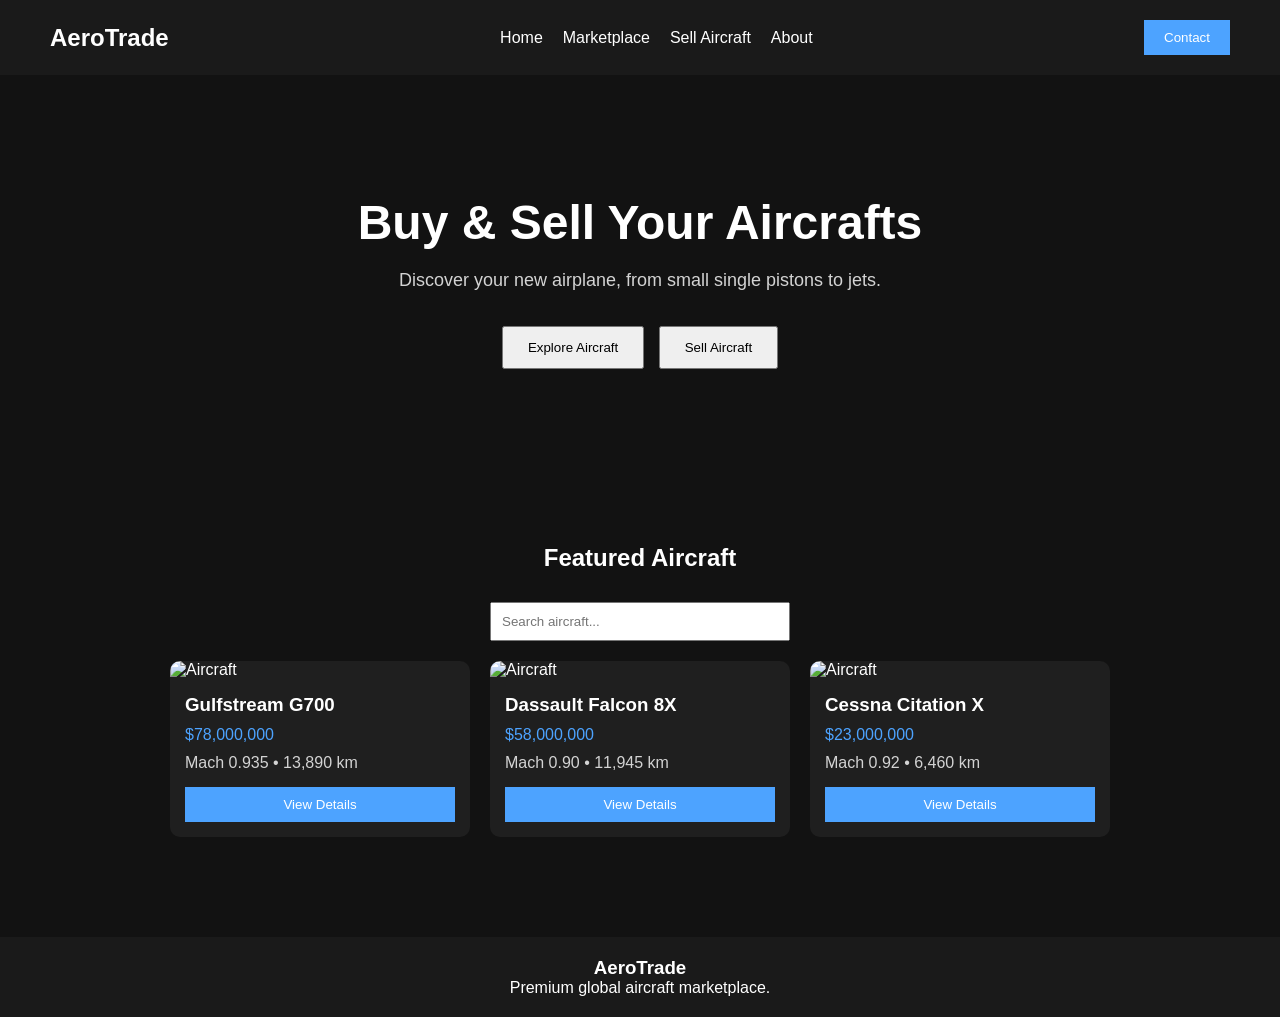
==== Main/index.html @ dcca2023 "[Update] html och css" ====
<!DOCTYPE html>
<html lang="en">
<head>
    <meta charset="UTF-8">
    <meta name="viewport" content="width=device-width, initial-scale=1.0">
    <title>AeroTrade</title>

    <link rel="stylesheet" href="style.css">

    
    <link href="https://fonts.googleapis.com/css2?family=Inter:wght@300;400;500;600;700&display=swap" rel="stylesheet">
</head>
<body>

    <header>
        <nav class="navbar">

            <div class="logo">
                AeroTrade
            </div>

            <ul class="nav-links">
                <li><a href="#">Home</a></li>
                <li><a href="#">Marketplace</a></li>
                <li><a href="#">Sell Aircraft</a></li>
                <li><a href="#">About</a></li>
            </ul>

            <button class="nav-button">
                Contact
            </button>

        </nav>
    </header>


    <section class="hero">

        <div class="hero-overlay"></div>

        <div class="hero-content">

            <h1>
                Buy & Sell Your Aircrafts
            </h1>

            <p>
                Discover your new airplane, from small single pistons to jets.
            </p>

            <div class="hero-buttons">
                <button class="primary-btn">
                    Explore Aircraft
                </button>

                <button class="secondary-btn">
                    Sell Aircraft
                </button>
            </div>

        </div>

    </section>


    <section class="featured">

        <div class="section-title">
            <h2>Featured Aircraft</h2>
        </div>

        <input type="text" placeholder="Search aircraft..." class="search-bar">

        <div class="aircraft-grid">

            <!-- CARD 1 -->
            <div class="aircraft-card">

                <img src="images/jet1.jpg" alt="Aircraft">

                <div class="card-content">

                    <h3>Gulfstream G700</h3>

                    <p class="price">$78,000,000</p>

                    <p class="specs">
                        Mach 0.935 • 13,890 km
                    </p>

                    <button>
                        View Details
                    </button>

                </div>

            </div>


            <div class="aircraft-card">

                <img src="imagmes/jet2.jpg" alt="Aircraft">

                <div class="card-content">

                    <h3>Dassault Falcon 8X</h3>

                    <p class="price">$58,000,000</p>

                    <p class="specs">
                        Mach 0.90 • 11,945 km
                    </p>

                    <button>
                        View Details
                    </button>

                </div>

            </div>


            <div class="aircraft-card">

                <img src="images/jet3.jpg" alt="Aircraft">

                <div class="card-content">

                    <h3>Cessna Citation X</h3>

                    <p class="price">$23,000,000</p>

                    <p class="specs">
                        Mach 0.92 • 6,460 km
                    </p>

                    <button>
                        View Details
                    </button>

                </div>

            </div>

        </div>

    </section>


    <footer>

        <div class="footer-content">

            <h3>AeroTrade</h3>

            <p>
                Premium global aircraft marketplace.
            </p>

        </div>

    </footer>

</body>
</html>
---- Main/style.css ----
/* RESET */

*{
    margin: 0;
    padding: 0;
    box-sizing: border-box;
}

body{
    font-family: Arial, sans-serif;
    background-color: #121212;
    color: white;
}

/* NAVBAR */

.navbar{
    display: flex;
    justify-content: space-between;
    align-items: center;

    padding: 20px 50px;

    background-color: #1a1a1a;
}

.logo{
    font-size: 24px;
    font-weight: bold;
}

.nav-links{
    display: flex;
    list-style: none;
    gap: 20px;
}

.nav-links a{
    color: white;
    text-decoration: none;
}

.nav-links a:hover{
    color: #4da3ff;
}

.nav-button{
    padding: 10px 20px;
    border: none;
    background-color: #4da3ff;
    color: white;
    cursor: pointer;
}

/* HERO */

.hero{
    text-align: center;
    padding: 120px 20px;
}

.hero h1{
    font-size: 48px;
    margin-bottom: 20px;
}

.hero p{
    font-size: 18px;
    color: lightgray;
    margin-bottom: 30px;
}

.hero-buttons button{
    padding: 12px 24px;
    margin: 5px;
    cursor: pointer;
}

/* FEATURED SECTION */

.featured{
    padding: 50px;
}

.section-title{
    text-align: center;
    margin-bottom: 30px;
}

/* AIRCRAFT CARDS */

.aircraft-grid{
    display: flex;
    gap: 20px;
    justify-content: center;
    flex-wrap: wrap;
}

.aircraft-card{
    width: 300px;
    background-color: #1f1f1f;
    border-radius: 10px;
    overflow: hidden;
}

.aircraft-card img{
    width: 100%;
    height: 180px;
    object-fit: cover;
}

.card-content{
    padding: 15px;
}

.price{
    color: #4da3ff;
    margin: 10px 0;
}

.specs{
    color: lightgray;
    margin-bottom: 15px;
}

.card-content button{
    width: 100%;
    padding: 10px;
    border: none;
    background-color: #4da3ff;
    color: white;
    cursor: pointer;
}

/* FOOTER */

footer{
    margin-top: 50px;
    padding: 20px;
    text-align: center;
    background-color: #1a1a1a;
}

.search-bar{
    width: 300px;
    padding: 10px;

    display: block;
    margin: 0 auto 20px auto;
}
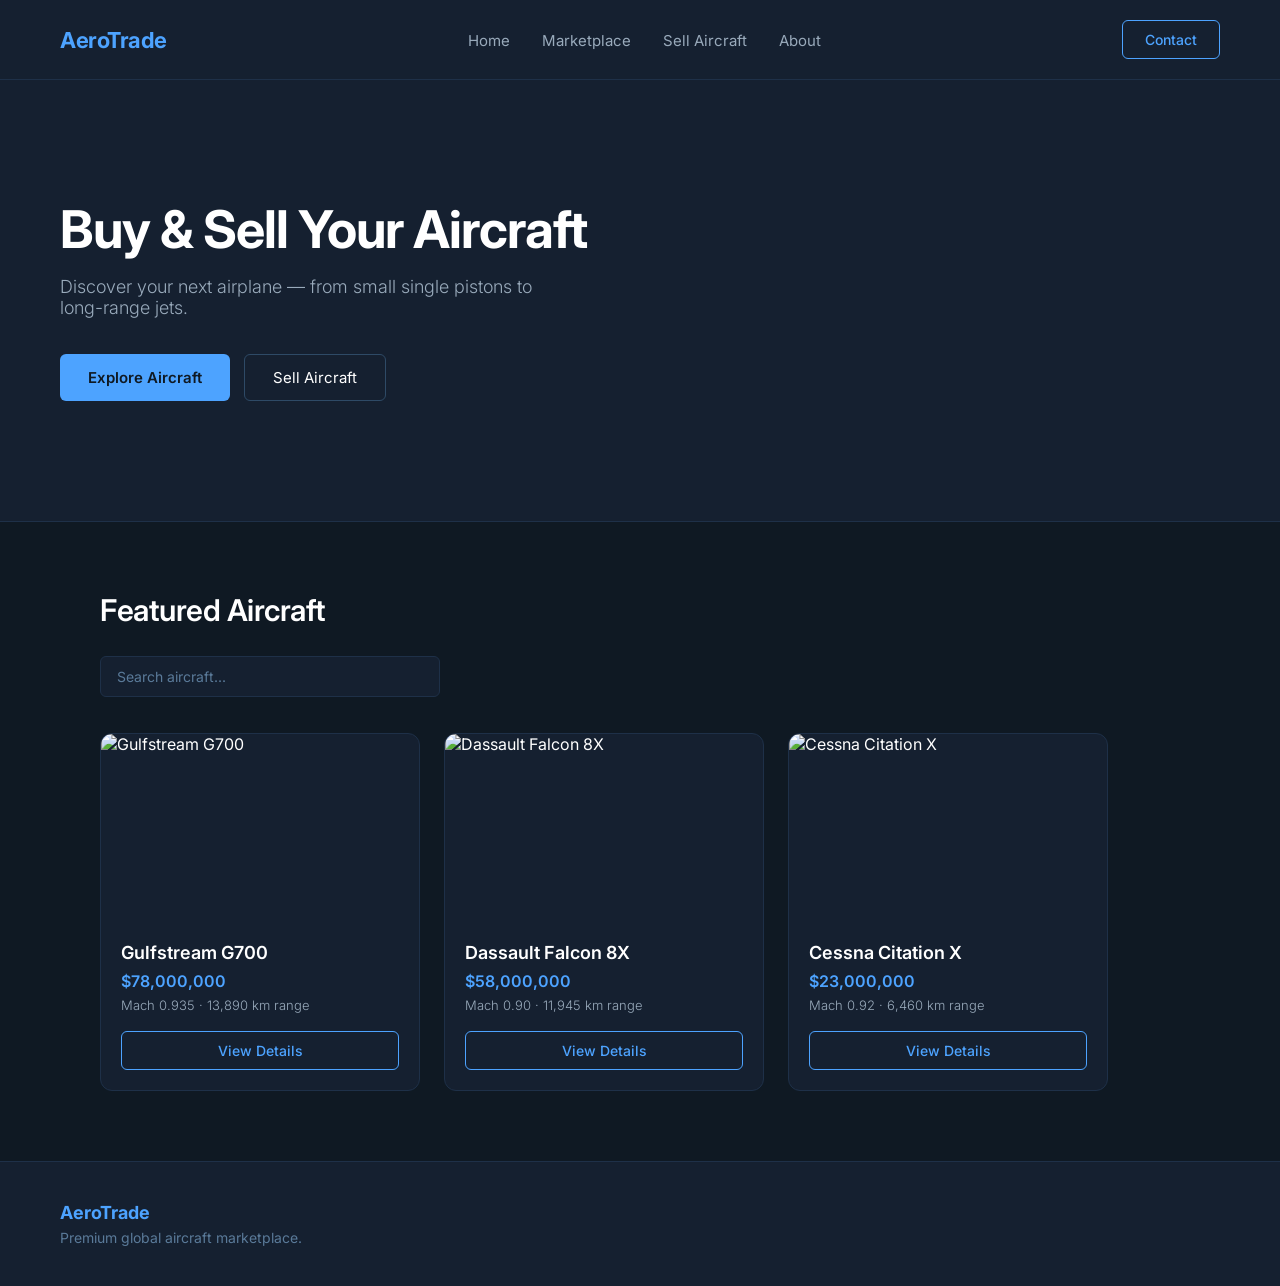
==== commit c68012ee: "[update] html css" ====
--- a/Main/index.html
+++ b/Main/index.html
@@ -4,20 +4,14 @@
     <meta charset="UTF-8">
     <meta name="viewport" content="width=device-width, initial-scale=1.0">
     <title>AeroTrade</title>
-
     <link rel="stylesheet" href="style.css">
-
-    
     <link href="https://fonts.googleapis.com/css2?family=Inter:wght@300;400;500;600;700&display=swap" rel="stylesheet">
 </head>
 <body>
 
     <header>
         <nav class="navbar">
-
-            <div class="logo">
-                AeroTrade
-            </div>
+            <div class="logo">AeroTrade</div>
 
             <ul class="nav-links">
                 <li><a href="#">Home</a></li>
@@ -26,45 +20,24 @@
                 <li><a href="#">About</a></li>
             </ul>
 
-            <button class="nav-button">
-                Contact
-            </button>
-
+            <button class="nav-button">Contact</button>
         </nav>
     </header>
 
 
     <section class="hero">
-
-        <div class="hero-overlay"></div>
-
         <div class="hero-content">
-
-            <h1>
-                Buy & Sell Your Aircrafts
-            </h1>
-
-            <p>
-                Discover your new airplane, from small single pistons to jets.
-            </p>
-
+            <h1>Buy & Sell Your Aircraft</h1>
+            <p>Discover your next airplane — from small single pistons to long-range jets.</p>
             <div class="hero-buttons">
-                <button class="primary-btn">
-                    Explore Aircraft
-                </button>
-
-                <button class="secondary-btn">
-                    Sell Aircraft
-                </button>
+                <button class="primary-btn">Explore Aircraft</button>
+                <button class="secondary-btn">Sell Aircraft</button>
             </div>
-
         </div>
-
     </section>
 
 
     <section class="featured">
-
         <div class="section-title">
             <h2>Featured Aircraft</h2>
         </div>
@@ -73,92 +46,45 @@
 
         <div class="aircraft-grid">
 
-            <!-- CARD 1 -->
             <div class="aircraft-card">
-
-                <img src="images/jet1.jpg" alt="Aircraft">
-
+                <img src="images/jet1.jpg" alt="Gulfstream G700">
                 <div class="card-content">
-
                     <h3>Gulfstream G700</h3>
-
                     <p class="price">$78,000,000</p>
-
-                    <p class="specs">
-                        Mach 0.935 • 13,890 km
-                    </p>
-
-                    <button>
-                        View Details
-                    </button>
-
+                    <p class="specs">Mach 0.935 · 13,890 km range</p>
+                    <button class="card-btn">View Details</button>
                 </div>
-
             </div>
 
+            <div class="aircraft-card">
+                <img src="images/jet2.jpg" alt="Dassault Falcon 8X">
+                <div class="card-content">
+                    <h3>Dassault Falcon 8X</h3>
+                    <p class="price">$58,000,000</p>
+                    <p class="specs">Mach 0.90 · 11,945 km range</p>
+                    <button class="card-btn">View Details</button>
+                </div>
+            </div>
 
             <div class="aircraft-card">
-
-                <img src="imagmes/jet2.jpg" alt="Aircraft">
-
+                <img src="images/jet3.jpg" alt="Cessna Citation X">
                 <div class="card-content">
-
-                    <h3>Dassault Falcon 8X</h3>
-
-                    <p class="price">$58,000,000</p>
-
-                    <p class="specs">
-                        Mach 0.90 • 11,945 km
-                    </p>
-
-                    <button>
-                        View Details
-                    </button>
-
+                    <h3>Cessna Citation X</h3>
+                    <p class="price">$23,000,000</p>
+                    <p class="specs">Mach 0.92 · 6,460 km range</p>
+                    <button class="card-btn">View Details</button>
                 </div>
-
-            </div>
-
-
-            <div class="aircraft-card">
-
-                <img src="images/jet3.jpg" alt="Aircraft">
-
-                <div class="card-content">
-
-                    <h3>Cessna Citation X</h3>
-
-                    <p class="price">$23,000,000</p>
-
-                    <p class="specs">
-                        Mach 0.92 • 6,460 km
-                    </p>
-
-                    <button>
-                        View Details
-                    </button>
-
-                </div>
-
             </div>
 
         </div>
-
     </section>
 
 
     <footer>
-
         <div class="footer-content">
-
             <h3>AeroTrade</h3>
-
-            <p>
-                Premium global aircraft marketplace.
-            </p>
-
+            <p>Premium global aircraft marketplace.</p>
         </div>
-
     </footer>
 
 </body>
--- a/Main/style.css
+++ b/Main/style.css
@@ -1,150 +1,257 @@
-/* RESET */
-
-*{
+* {
     margin: 0;
     padding: 0;
     box-sizing: border-box;
 }
 
-body{
-    font-family: Arial, sans-serif;
-    background-color: #121212;
-    color: white;
-}
+body {
+    font-family: 'Inter', sans-serif;
+    background-color: #0f1923;
+    color: white;
+}
+
 
 /* NAVBAR */
 
-.navbar{
+.navbar {
     display: flex;
     justify-content: space-between;
     align-items: center;
-
-    padding: 20px 50px;
-
-    background-color: #1a1a1a;
-}
-
-.logo{
-    font-size: 24px;
-    font-weight: bold;
-}
-
-.nav-links{
+    padding: 20px 60px;
+    background-color: #152030;
+    border-bottom: 1px solid #1e3048;
+}
+
+.logo {
+    font-size: 22px;
+    font-weight: 700;
+    color: #4da3ff;
+    letter-spacing: -0.5px;
+}
+
+.nav-links {
     display: flex;
     list-style: none;
-    gap: 20px;
-}
-
-.nav-links a{
-    color: white;
+    gap: 32px;
+}
+
+.nav-links a {
+    color: #99aabb;
     text-decoration: none;
-}
-
-.nav-links a:hover{
-    color: #4da3ff;
-}
-
-.nav-button{
-    padding: 10px 20px;
+    font-size: 15px;
+    font-weight: 400;
+}
+
+.nav-links a:hover {
+    color: white;
+}
+
+.nav-button {
+    padding: 10px 22px;
+    border: 1px solid #4da3ff;
+    background-color: transparent;
+    color: #4da3ff;
+    font-size: 14px;
+    font-weight: 500;
+    border-radius: 6px;
+    cursor: pointer;
+    font-family: 'Inter', sans-serif;
+}
+
+.nav-button:hover {
+    background-color: #4da3ff;
+    color: #0f1923;
+}
+
+
+/* HERO */
+
+.hero {
+    padding: 120px 60px;
+    background-color: #152030;
+    border-bottom: 1px solid #1e3048;
+}
+
+.hero h1 {
+    font-size: 52px;
+    font-weight: 700;
+    margin-bottom: 16px;
+    letter-spacing: -1px;
+    line-height: 1.15;
+}
+
+.hero p {
+    font-size: 18px;
+    color: #99aabb;
+    margin-bottom: 36px;
+    font-weight: 300;
+    max-width: 480px;
+}
+
+.hero-buttons {
+    display: flex;
+    gap: 14px;
+}
+
+.primary-btn {
+    padding: 13px 28px;
+    background-color: #4da3ff;
+    color: #0f1923;
     border: none;
-    background-color: #4da3ff;
-    color: white;
-    cursor: pointer;
-}
-
-/* HERO */
-
-.hero{
-    text-align: center;
-    padding: 120px 20px;
-}
-
-.hero h1{
-    font-size: 48px;
-    margin-bottom: 20px;
-}
-
-.hero p{
+    border-radius: 6px;
+    font-size: 15px;
+    font-weight: 600;
+    cursor: pointer;
+    font-family: 'Inter', sans-serif;
+}
+
+.primary-btn:hover {
+    background-color: #6fb4ff;
+}
+
+.secondary-btn {
+    padding: 13px 28px;
+    background-color: transparent;
+    color: white;
+    border: 1px solid #2e4a66;
+    border-radius: 6px;
+    font-size: 15px;
+    font-weight: 400;
+    cursor: pointer;
+    font-family: 'Inter', sans-serif;
+}
+
+.secondary-btn:hover {
+    border-color: #99aabb;
+    color: white;
+}
+
+
+/* FEATURED */
+
+.featured {
+    padding: 70px 60px;
+    max-width: 1200px;
+    margin: 0 auto;
+}
+
+.section-title {
+    margin-bottom: 28px;
+}
+
+.section-title h2 {
+    font-size: 30px;
+    font-weight: 600;
+    letter-spacing: -0.5px;
+}
+
+.search-bar {
+    width: 340px;
+    padding: 11px 16px;
+    background-color: #152030;
+    border: 1px solid #1e3048;
+    border-radius: 6px;
+    color: white;
+    font-size: 14px;
+    font-family: 'Inter', sans-serif;
+    margin-bottom: 36px;
+    display: block;
+}
+
+.search-bar::placeholder {
+    color: #5a7a99;
+}
+
+.search-bar:focus {
+    outline: none;
+    border-color: #4da3ff;
+}
+
+.aircraft-grid {
+    display: flex;
+    gap: 24px;
+    flex-wrap: wrap;
+}
+
+.aircraft-card {
+    width: 320px;
+    background-color: #152030;
+    border-radius: 12px;
+    border: 1px solid #1e3048;
+    overflow: hidden;
+}
+
+.aircraft-card:hover {
+    border-color: #2e5a88;
+}
+
+.aircraft-card img {
+    width: 100%;
+    height: 190px;
+    object-fit: cover;
+    display: block;
+}
+
+.card-content {
+    padding: 18px 20px 20px;
+}
+
+.card-content h3 {
     font-size: 18px;
-    color: lightgray;
-    margin-bottom: 30px;
-}
-
-.hero-buttons button{
-    padding: 12px 24px;
-    margin: 5px;
-    cursor: pointer;
-}
-
-/* FEATURED SECTION */
-
-.featured{
-    padding: 50px;
-}
-
-.section-title{
-    text-align: center;
-    margin-bottom: 30px;
-}
-
-/* AIRCRAFT CARDS */
-
-.aircraft-grid{
-    display: flex;
-    gap: 20px;
-    justify-content: center;
-    flex-wrap: wrap;
-}
-
-.aircraft-card{
-    width: 300px;
-    background-color: #1f1f1f;
-    border-radius: 10px;
-    overflow: hidden;
-}
-
-.aircraft-card img{
-    width: 100%;
-    height: 180px;
-    object-fit: cover;
-}
-
-.card-content{
-    padding: 15px;
-}
-
-.price{
-    color: #4da3ff;
-    margin: 10px 0;
-}
-
-.specs{
-    color: lightgray;
-    margin-bottom: 15px;
-}
-
-.card-content button{
+    font-weight: 600;
+    margin-bottom: 8px;
+}
+
+.price {
+    color: #4da3ff;
+    font-size: 16px;
+    font-weight: 600;
+    margin-bottom: 6px;
+}
+
+.specs {
+    color: #99aabb;
+    font-size: 13px;
+    margin-bottom: 18px;
+    font-weight: 300;
+}
+
+.card-btn {
     width: 100%;
     padding: 10px;
-    border: none;
+    background-color: transparent;
+    color: #4da3ff;
+    border: 1px solid #4da3ff;
+    border-radius: 6px;
+    font-size: 14px;
+    font-weight: 500;
+    cursor: pointer;
+    font-family: 'Inter', sans-serif;
+}
+
+.card-btn:hover {
     background-color: #4da3ff;
-    color: white;
-    cursor: pointer;
-}
+    color: #0f1923;
+}
+
 
 /* FOOTER */
 
-footer{
-    margin-top: 50px;
-    padding: 20px;
-    text-align: center;
-    background-color: #1a1a1a;
-}
-
-.search-bar{
-    width: 300px;
-    padding: 10px;
-
-    display: block;
-    margin: 0 auto 20px auto;
+footer {
+    margin-top: 0;
+    padding: 40px 60px;
+    background-color: #152030;
+    border-top: 1px solid #1e3048;
+}
+
+.footer-content h3 {
+    font-size: 18px;
+    font-weight: 700;
+    color: #4da3ff;
+    margin-bottom: 6px;
+}
+
+.footer-content p {
+    color: #5a7a99;
+    font-size: 14px;
 }
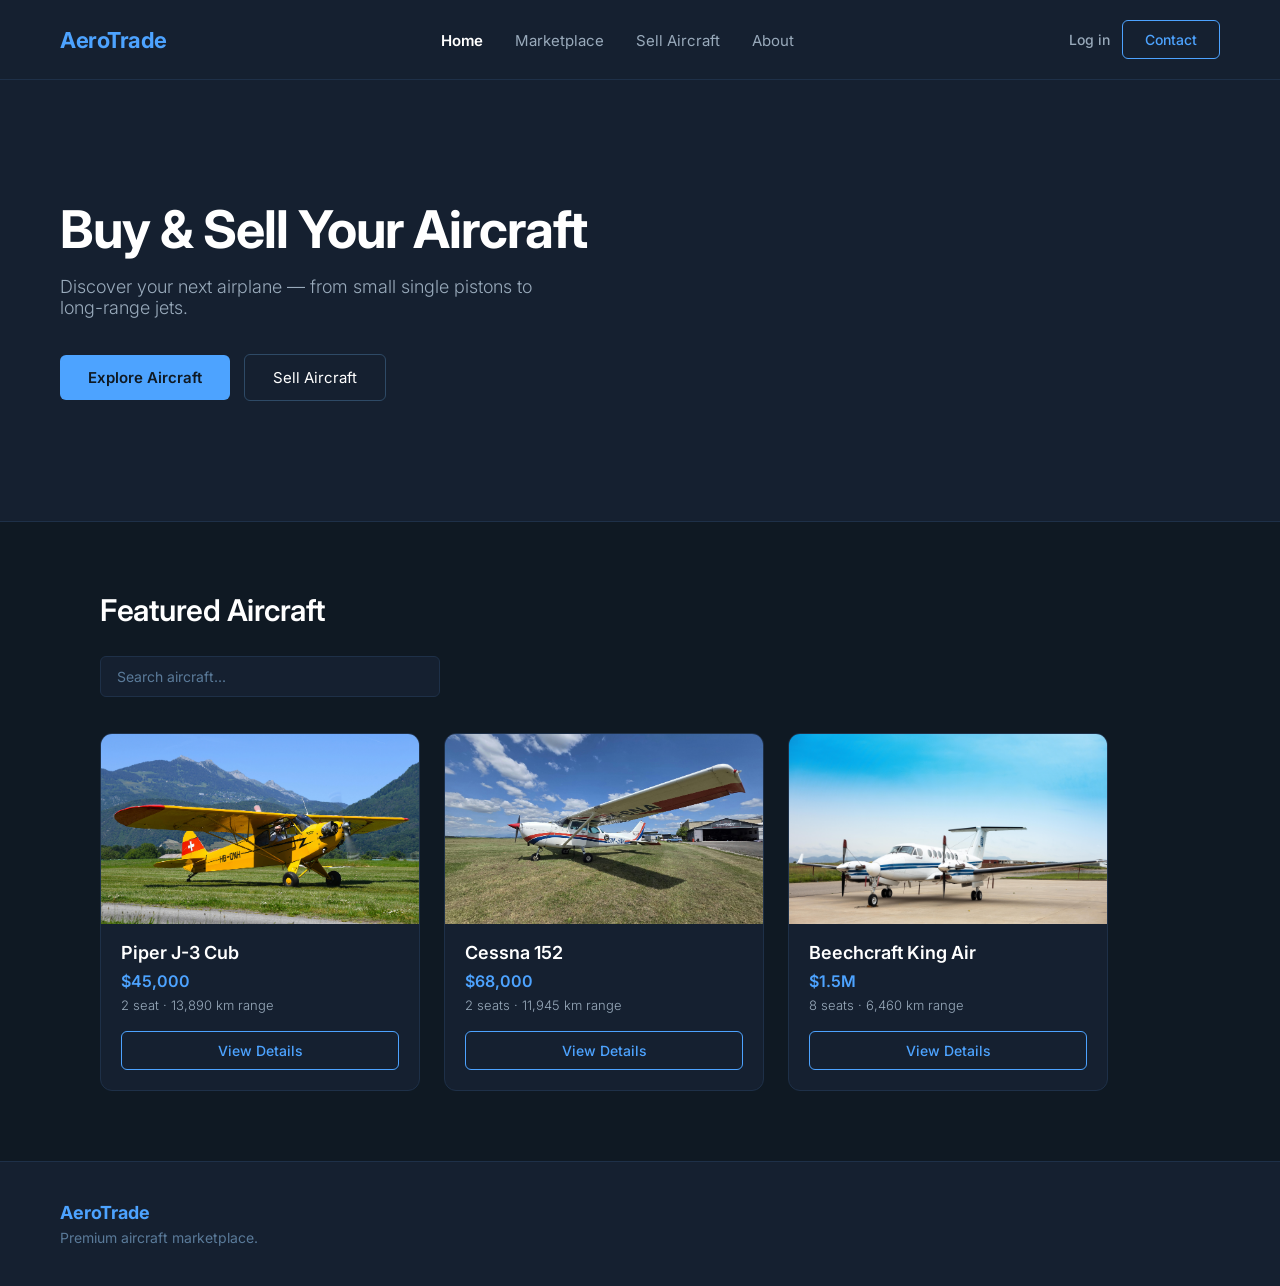
==== commit ab1a029f: "[update]" ====
--- a/Main/index.html
+++ b/Main/index.html
@@ -12,80 +12,103 @@
     <header>
         <nav class="navbar">
             <div class="logo">AeroTrade</div>
-
             <ul class="nav-links">
-                <li><a href="#">Home</a></li>
-                <li><a href="#">Marketplace</a></li>
-                <li><a href="#">Sell Aircraft</a></li>
-                <li><a href="#">About</a></li>
+                <li><a href="index.html" class="active">Home</a></li>
+                <li><a href="marketplace.html">Marketplace</a></li>
+                <li><a href="sell.html">Sell Aircraft</a></li>
+                <li><a href="about.html">About</a></li>
             </ul>
-
-            <button class="nav-button">Contact</button>
+            <div class="nav-right">
+                <a href="login.html" class="login-btn" id="loginNavBtn">Log in</a>
+                <a href="contact.html" class="nav-button">Contact</a>
+            </div>
+            <button class="hamburger" id="hamburger" onclick="toggleMenu()">
+                <span></span><span></span><span></span>
+            </button>
         </nav>
+        <div class="mobile-menu" id="mobileMenu">
+            <a href="index.html" onclick="toggleMenu()">Home</a>
+            <a href="marketplace.html" onclick="toggleMenu()">Marketplace</a>
+            <a href="sell.html" onclick="toggleMenu()">Sell Aircraft</a>
+            <a href="about.html" onclick="toggleMenu()">About</a>
+            <a href="contact.html" onclick="toggleMenu()">Contact</a>
+            <a href="login.html" class="mobile-login" id="mobileLoginBtn" onclick="toggleMenu()">Log in</a>
+        </div>
     </header>
-
 
     <section class="hero">
         <div class="hero-content">
             <h1>Buy & Sell Your Aircraft</h1>
             <p>Discover your next airplane — from small single pistons to long-range jets.</p>
             <div class="hero-buttons">
-                <button class="primary-btn">Explore Aircraft</button>
-                <button class="secondary-btn">Sell Aircraft</button>
+                <a href="marketplace.html" class="primary-btn">Explore Aircraft</a>
+                <a href="sell.html" class="secondary-btn">Sell Aircraft</a>
             </div>
         </div>
     </section>
 
-
-    <section class="featured">
+    <section class="featured" id="featured">
         <div class="section-title">
             <h2>Featured Aircraft</h2>
         </div>
 
-        <input type="text" placeholder="Search aircraft..." class="search-bar">
+        <div class="search-wrapper">
+            <input type="text" id="searchBar" placeholder="Search aircraft..." class="search-bar" onkeyup="searchAircraft()" autocomplete="off">
+            <div class="autocomplete-list" id="autocompleteList"></div>
+        </div>
 
-        <div class="aircraft-grid">
-
-            <div class="aircraft-card">
-                <img src="images/jet1.jpg" alt="Gulfstream G700">
+        <div class="aircraft-grid" id="aircraftGrid">
+            <div class="aircraft-card" data-name="Piper J-3 Cub">
+                <img src="../image/pexels-planespotter-geneva-1877406873-32334134.jpg" alt="Piper J-3 Cub ">
                 <div class="card-content">
-                    <h3>Gulfstream G700</h3>
-                    <p class="price">$78,000,000</p>
-                    <p class="specs">Mach 0.935 · 13,890 km range</p>
-                    <button class="card-btn">View Details</button>
+                    <h3>Piper J-3 Cub </h3>
+                    <p class="price">$45,000</p>
+                    <p class="specs">2 seat · 13,890 km range</p>
+                    <button class="card-btn" onclick="openModal('Piper J-3 Cub ', '$45,000', '2 seat · 13,890 km range', 'The Piper J-3 Cub is a classic single-engine aircraft known for its simplicity and reliability. It is popular for flight training and recreational flying.')">View Details</button>
                 </div>
             </div>
-
-            <div class="aircraft-card">
-                <img src="images/jet2.jpg" alt="Dassault Falcon 8X">
+            <div class="aircraft-card" data-name="Cessna 152">
+                <img src="../image/pexels-viliamphotography-32676348.jpg" alt="Cessna 152">
                 <div class="card-content">
-                    <h3>Dassault Falcon 8X</h3>
-                    <p class="price">$58,000,000</p>
-                    <p class="specs">Mach 0.90 · 11,945 km range</p>
-                    <button class="card-btn">View Details</button>
+                    <h3>Cessna 152</h3>
+                    <p class="price">$68,000</p>
+                    <p class="specs">2 seats · 11,945 km range</p>
+                    <button class="card-btn" onclick="openModal('Cessna 152', '$68,000', '2 seats · 11,945 km range', 'The Cessna 152 is a classic single-engine aircraft known for its simplicity and reliability. It is popular for flight training and recreational flying.')">View Details</button>
                 </div>
             </div>
-
-            <div class="aircraft-card">
-                <img src="images/jet3.jpg" alt="Cessna Citation X">
+            <div class="aircraft-card" data-name="beechcraft king air">
+                <img src="../image/pexels-deetalks-26618086.jpg" alt="Beechcraft King Air">
                 <div class="card-content">
-                    <h3>Cessna Citation X</h3>
-                    <p class="price">$23,000,000</p>
-                    <p class="specs">Mach 0.92 · 6,460 km range</p>
-                    <button class="card-btn">View Details</button>
+                    <h3>Beechcraft King Air</h3>
+                    <p class="price">$1.5M</p>
+                    <p class="specs">8 seats · 6,460 km range</p>
+                    <button class="card-btn" onclick="openModal('Beechcraft King Air', '$1.5M', '8 seats · 6,460 km range', 'The King Air is a versatile turboprop aircraft known for its reliability and performance. It offers a spacious cabin for up to 12 passengers and is popular for regional travel.')">View Details</button>
                 </div>
             </div>
+        </div>
 
-        </div>
+        <p id="noResults" style="display: none; color: #5a7a99; margin-top: 20px;">No aircraft found.</p>
     </section>
 
+    <div class="modal-overlay" id="modalOverlay" onclick="closeModal()">
+        <div class="modal" onclick="event.stopPropagation()">
+            <button class="modal-close" onclick="closeModal()">✕</button>
+            <h2 id="modalName"></h2>
+            <p class="modal-price" id="modalPrice"></p>
+            <p class="modal-specs" id="modalSpecs"></p>
+            <p class="modal-desc" id="modalDesc"></p>
+            <button class="primary-btn" style="margin-top: 20px; width: 100%;">Contact Seller</button>
+        </div>
+    </div>
 
     <footer>
         <div class="footer-content">
             <h3>AeroTrade</h3>
-            <p>Premium global aircraft marketplace.</p>
+            <p>Premium  aircraft marketplace.</p>
         </div>
+        
     </footer>
 
+    <script src="script.js"></script>
 </body>
 </html>
--- a/Main/style.css
+++ b/Main/style.css
@@ -9,9 +9,6 @@
     background-color: #0f1923;
     color: white;
 }
-
-
-/* NAVBAR */
 
 .navbar {
     display: flex;
@@ -46,6 +43,28 @@
     color: white;
 }
 
+.nav-links a.active {
+    color: white;
+    font-weight: 600;
+}
+
+.nav-right {
+    display: flex;
+    align-items: center;
+    gap: 12px;
+}
+
+.login-btn {
+    color: #99aabb;
+    text-decoration: none;
+    font-size: 14px;
+    font-weight: 500;
+}
+
+.login-btn:hover {
+    color: white;
+}
+
 .nav-button {
     padding: 10px 22px;
     border: 1px solid #4da3ff;
@@ -56,6 +75,7 @@
     border-radius: 6px;
     cursor: pointer;
     font-family: 'Inter', sans-serif;
+    text-decoration: none;
 }
 
 .nav-button:hover {
@@ -63,8 +83,71 @@
     color: #0f1923;
 }
 
-
-/* HERO */
+.hamburger {
+    display: none;
+    flex-direction: column;
+    gap: 5px;
+    background: none;
+    border: none;
+    cursor: pointer;
+    padding: 4px;
+}
+
+.hamburger span {
+    display: block;
+    width: 24px;
+    height: 2px;
+    background-color: white;
+    border-radius: 2px;
+    transition: 0.3s;
+}
+
+.hamburger.open span:nth-child(1) {
+    transform: translateY(7px) rotate(45deg);
+}
+
+.hamburger.open span:nth-child(2) {
+    opacity: 0;
+}
+
+.hamburger.open span:nth-child(3) {
+    transform: translateY(-7px) rotate(-45deg);
+}
+
+.mobile-menu {
+    display: none;
+    flex-direction: column;
+    background-color: #0f1923;
+    border-bottom: 1px solid #1e3048;
+}
+
+.mobile-menu.open {
+    display: flex;
+}
+
+.mobile-menu a {
+    color: #99aabb;
+    text-decoration: none;
+    font-size: 16px;
+    font-weight: 400;
+    padding: 16px 24px;
+    border-bottom: 1px solid #1a2a3a;
+    transition: background-color 0.2s, color 0.2s;
+}
+
+.mobile-menu a:last-child {
+    border-bottom: none;
+}
+
+.mobile-menu a:hover {
+    background-color: #152030;
+    color: white;
+}
+
+.mobile-login {
+    color: #4da3ff !important;
+    font-weight: 500 !important;
+}
 
 .hero {
     padding: 120px 60px;
@@ -91,6 +174,7 @@
 .hero-buttons {
     display: flex;
     gap: 14px;
+    align-items: center;
 }
 
 .primary-btn {
@@ -103,6 +187,8 @@
     font-weight: 600;
     cursor: pointer;
     font-family: 'Inter', sans-serif;
+    text-decoration: none;
+    display: inline-block;
 }
 
 .primary-btn:hover {
@@ -119,15 +205,13 @@
     font-weight: 400;
     cursor: pointer;
     font-family: 'Inter', sans-serif;
+    text-decoration: none;
+    display: inline-block;
 }
 
 .secondary-btn:hover {
     border-color: #99aabb;
-    color: white;
-}
-
-
-/* FEATURED */
+}
 
 .featured {
     padding: 70px 60px;
@@ -156,6 +240,7 @@
     font-family: 'Inter', sans-serif;
     margin-bottom: 36px;
     display: block;
+    outline: none;
 }
 
 .search-bar::placeholder {
@@ -163,7 +248,6 @@
 }
 
 .search-bar:focus {
-    outline: none;
     border-color: #4da3ff;
 }
 
@@ -234,11 +318,71 @@
     color: #0f1923;
 }
 
-
-/* FOOTER */
+.modal-overlay {
+    display: none;
+    position: fixed;
+    top: 0;
+    left: 0;
+    width: 100%;
+    height: 100%;
+    background-color: rgba(0, 0, 0, 0.7);
+    justify-content: center;
+    align-items: center;
+    z-index: 999;
+}
+
+.modal {
+    background-color: #152030;
+    border: 1px solid #1e3048;
+    border-radius: 12px;
+    padding: 36px;
+    width: 90%;
+    max-width: 480px;
+    position: relative;
+}
+
+.modal-close {
+    position: absolute;
+    top: 16px;
+    right: 16px;
+    background: none;
+    border: none;
+    color: #99aabb;
+    font-size: 18px;
+    cursor: pointer;
+}
+
+.modal-close:hover {
+    color: white;
+}
+
+.modal h2 {
+    font-size: 24px;
+    font-weight: 600;
+    margin-bottom: 10px;
+}
+
+.modal-price {
+    color: #4da3ff;
+    font-size: 20px;
+    font-weight: 600;
+    margin-bottom: 6px;
+}
+
+.modal-specs {
+    color: #99aabb;
+    font-size: 13px;
+    margin-bottom: 16px;
+}
+
+.modal-desc {
+    color: #ccd6e0;
+    font-size: 15px;
+    line-height: 1.6;
+    font-weight: 300;
+}
 
 footer {
-    margin-top: 0;
     padding: 40px 60px;
     background-color: #152030;
     border-top: 1px solid #1e3048;
@@ -254,4 +398,257 @@
 .footer-content p {
     color: #5a7a99;
     font-size: 14px;
+}
+
+.page-hero {
+    padding: 80px 60px 60px;
+    background-color: #152030;
+    border-bottom: 1px solid #1e3048;
+}
+
+.page-hero h1 {
+    font-size: 42px;
+    font-weight: 700;
+    letter-spacing: -1px;
+    margin-bottom: 12px;
+}
+
+.page-hero p {
+    font-size: 17px;
+    color: #99aabb;
+    font-weight: 300;
+}
+
+.form-section {
+    padding: 60px 24px;
+    display: flex;
+    justify-content: center;
+}
+
+.form-card {
+    background-color: #152030;
+    border: 1px solid #1e3048;
+    border-radius: 12px;
+    padding: 40px;
+    width: 100%;
+    max-width: 500px;
+}
+
+.form-card h2 {
+    font-size: 22px;
+    font-weight: 600;
+    margin-bottom: 6px;
+}
+
+.form-sub {
+    color: #5a7a99;
+    font-size: 14px;
+    margin-bottom: 28px;
+    font-weight: 300;
+}
+
+.form-group {
+    margin-bottom: 20px;
+}
+
+.form-group label {
+    display: block;
+    font-size: 13px;
+    font-weight: 500;
+    color: #99aabb;
+    margin-bottom: 7px;
+}
+
+.form-group input,
+.form-group textarea {
+    width: 100%;
+    padding: 11px 14px;
+    background-color: #0f1923;
+    border: 1px solid #1e3048;
+    border-radius: 6px;
+    color: white;
+    font-size: 14px;
+    font-family: 'Inter', sans-serif;
+    outline: none;
+    transition: border-color 0.2s;
+}
+
+.form-group input:focus,
+.form-group textarea:focus {
+    border-color: #4da3ff;
+}
+
+.form-group textarea {
+    height: 120px;
+    resize: vertical;
+}
+
+.field-error {
+    color: #ff6b6b;
+    font-size: 12px;
+    margin-top: 5px;
+    min-height: 16px;
+}
+
+.success-msg {
+    color: #4dffa3;
+    font-size: 14px;
+    margin-top: 14px;
+    text-align: center;
+    font-weight: 500;
+}
+
+.login-tabs {
+    display: flex;
+    margin-bottom: 28px;
+    border-bottom: 1px solid #1e3048;
+}
+
+.tab-btn {
+    flex: 1;
+    padding: 12px;
+    background: none;
+    border: none;
+    color: #5a7a99;
+    font-family: 'Inter', sans-serif;
+    font-size: 14px;
+    font-weight: 500;
+    cursor: pointer;
+    border-bottom: 2px solid transparent;
+    margin-bottom: -1px;
+    transition: color 0.2s, border-color 0.2s;
+}
+
+.tab-btn.active {
+    color: white;
+    border-bottom: 2px solid #4da3ff;
+}
+
+.tab-btn:hover {
+    color: #99aabb;
+}
+
+.about-section {
+    max-width: 700px;
+    margin: 0 auto;
+    padding: 60px 40px;
+}
+
+.about-block {
+    margin-bottom: 36px;
+}
+
+.about-block h2 {
+    font-size: 20px;
+    font-weight: 600;
+    margin-bottom: 10px;
+}
+
+.about-block p {
+    color: #99aabb;
+    font-size: 15px;
+    font-weight: 300;
+    line-height: 1.7;
+}
+
+.about-stats {
+    display: flex;
+    gap: 40px;
+    margin-top: 20px;
+    flex-wrap: wrap;
+}
+
+.about-stat {
+    display: flex;
+    flex-direction: column;
+}
+
+.about-stat strong {
+    font-size: 32px;
+    font-weight: 700;
+    color: #4da3ff;
+}
+
+.about-stat span {
+    font-size: 13px;
+    color: #5a7a99;
+    margin-top: 2px;
+}
+
+.search-wrapper {
+    position: relative;
+    width: 340px;
+    margin-bottom: 36px;
+}
+
+.search-wrapper .search-bar {
+    width: 100%;
+    margin-bottom: 0;
+}
+
+.autocomplete-list {
+    position: absolute;
+    top: 100%;
+    left: 0;
+    right: 0;
+    background-color: #152030;
+    border: 1px solid #1e3048;
+    border-top: none;
+    border-radius: 0 0 6px 6px;
+    z-index: 100;
+    display: none;
+}
+
+.autocomplete-item {
+    padding: 10px 16px;
+    font-size: 14px;
+    color: #99aabb;
+    cursor: pointer;
+    display: flex;
+    align-items: center;
+    gap: 10px;
+}
+
+.autocomplete-item:hover {
+    background-color: #1e3048;
+    color: white;
+}
+
+.autocomplete-item img {
+    width: 40px;
+    height: 28px;
+    object-fit: cover;
+    border-radius: 3px;
+}
+
+@media screen and (max-width: 768px) {
+    .nav-links { display: none; }
+    .nav-right { display: none; }
+    .hamburger { display: flex; }
+
+    .navbar { padding: 18px 24px; }
+
+    .hero { padding: 70px 24px; }
+    .hero h1 { font-size: 34px; }
+    .hero p { font-size: 16px; }
+
+    .hero-buttons { flex-direction: column; }
+    .primary-btn { width: 100%; text-align: center; }
+    .secondary-btn { width: 100%; text-align: center; }
+
+    .featured { padding: 50px 24px; }
+
+    .search-wrapper { width: 100%; }
+    .search-bar { width: 100%; }
+
+    .aircraft-card { width: 100%; }
+
+    footer { padding: 32px 24px; }
+
+    .page-hero { padding: 60px 24px 40px; }
+    .page-hero h1 { font-size: 30px; }
+
+    .about-section { padding: 40px 24px; }
+
+    .form-card { padding: 28px 20px; }
 }
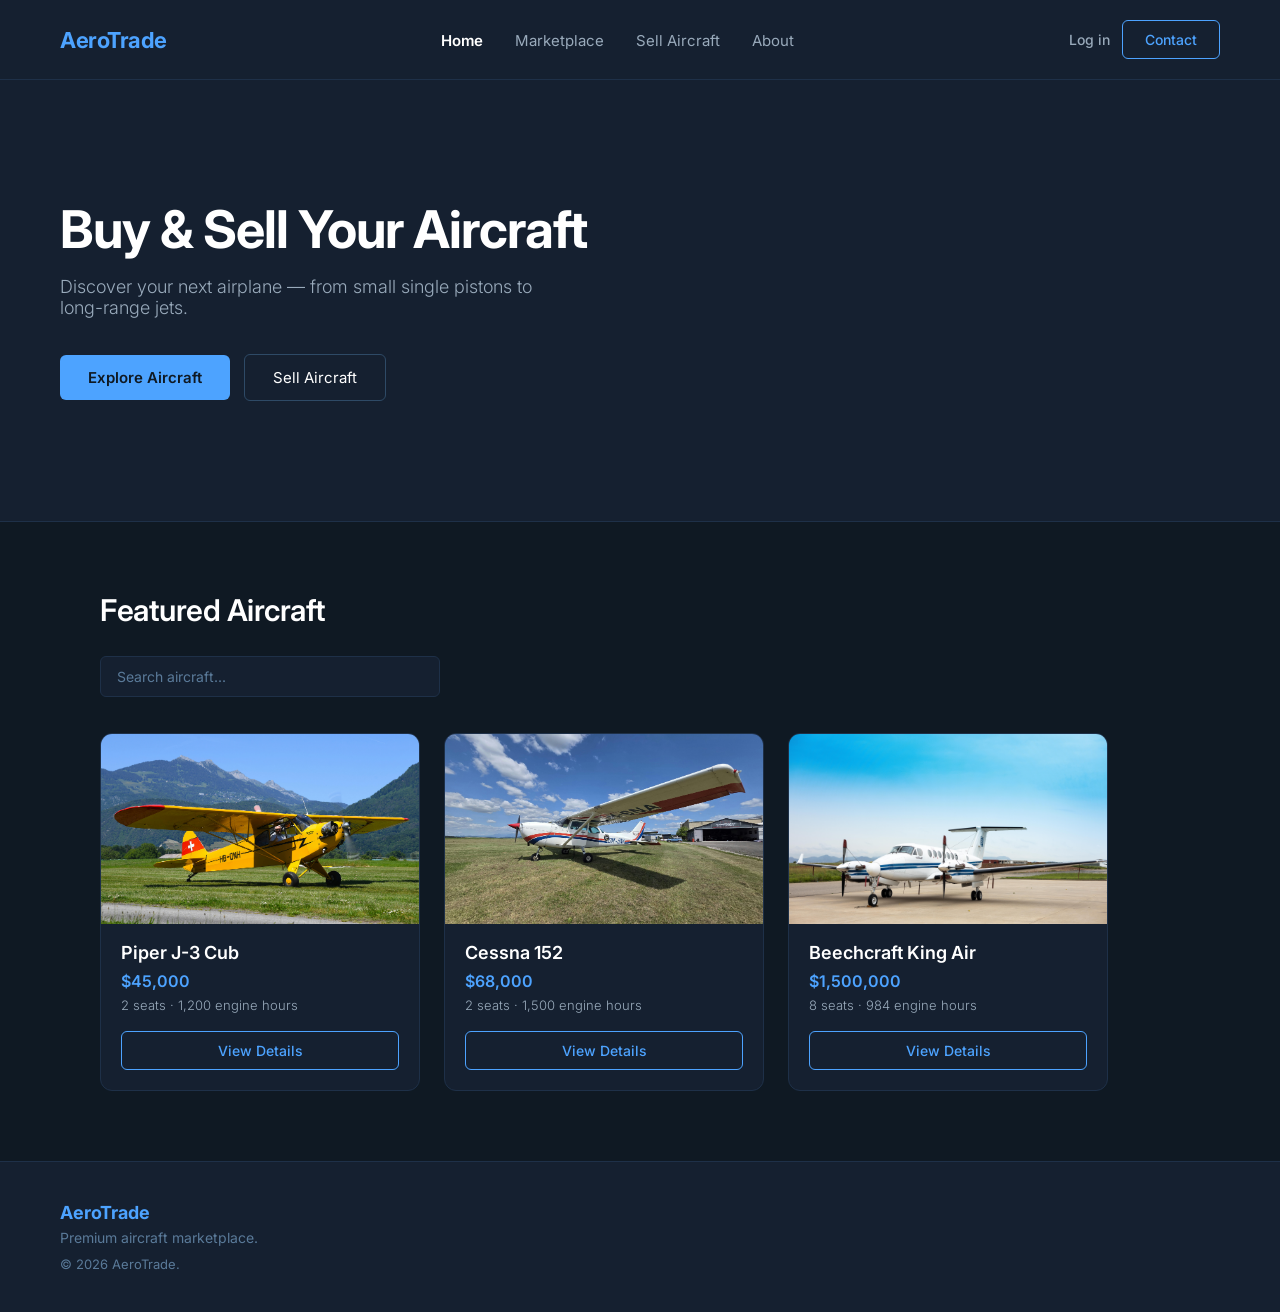
==== commit 435b3422: "[update] finnishing touch" ====
--- a/Main/index.html
+++ b/Main/index.html
@@ -21,6 +21,9 @@
             <div class="nav-right">
                 <a href="login.html" class="login-btn" id="loginNavBtn">Log in</a>
                 <a href="contact.html" class="nav-button">Contact</a>
+                <div class="user-menu" id="userMenu">
+                    <button onclick="logout()" class="logout-btn">Logga ut</button>
+                </div>
             </div>
             <button class="hamburger" id="hamburger" onclick="toggleMenu()">
                 <span></span><span></span><span></span>
@@ -61,10 +64,10 @@
             <div class="aircraft-card" data-name="Piper J-3 Cub">
                 <img src="../image/pexels-planespotter-geneva-1877406873-32334134.jpg" alt="Piper J-3 Cub ">
                 <div class="card-content">
-                    <h3>Piper J-3 Cub </h3>
+                    <h3>Piper J-3 Cub</h3>
                     <p class="price">$45,000</p>
-                    <p class="specs">2 seat · 13,890 km range</p>
-                    <button class="card-btn" onclick="openModal('Piper J-3 Cub ', '$45,000', '2 seat · 13,890 km range', 'The Piper J-3 Cub is a classic single-engine aircraft known for its simplicity and reliability. It is popular for flight training and recreational flying.')">View Details</button>
+                    <p class="specs">2 seats · 1,200 engine hours</p>
+                    <button class="card-btn" onclick="openModal('Piper J-3 Cub', '$45,000', '2 seats · 1,200 engine hours', 'Well-maintained Piper J-3 Cub with a great history. Perfect for recreational flying and training.', '../image/pexels-planespotter-geneva-1877406873-32334134.jpg', 'Erik Andersson', 'Stockholm')">View Details</button>
                 </div>
             </div>
             <div class="aircraft-card" data-name="Cessna 152">
@@ -72,17 +75,17 @@
                 <div class="card-content">
                     <h3>Cessna 152</h3>
                     <p class="price">$68,000</p>
-                    <p class="specs">2 seats · 11,945 km range</p>
-                    <button class="card-btn" onclick="openModal('Cessna 152', '$68,000', '2 seats · 11,945 km range', 'The Cessna 152 is a classic single-engine aircraft known for its simplicity and reliability. It is popular for flight training and recreational flying.')">View Details</button>
+                    <p class="specs">2 seats · 1,500 engine hours</p>
+                    <button class="card-btn" onclick="openModal('Cessna 152', '$68,000', '2 seats · 1,500 engine hours', 'Robust Cessna 152 in good condition. Ideal for training or weekend flying.', '../image/pexels-viliamphotography-32676348.jpg', 'Anna Svensson', 'Malmö')">View Details</button>
                 </div>
             </div>
-            <div class="aircraft-card" data-name="beechcraft king air">
+            <div class="aircraft-card" data-name="Beechcraft King Air">
                 <img src="../image/pexels-deetalks-26618086.jpg" alt="Beechcraft King Air">
                 <div class="card-content">
                     <h3>Beechcraft King Air</h3>
-                    <p class="price">$1.5M</p>
-                    <p class="specs">8 seats · 6,460 km range</p>
-                    <button class="card-btn" onclick="openModal('Beechcraft King Air', '$1.5M', '8 seats · 6,460 km range', 'The King Air is a versatile turboprop aircraft known for its reliability and performance. It offers a spacious cabin for up to 12 passengers and is popular for regional travel.')">View Details</button>
+                    <p class="price">$1,500,000</p>
+                    <p class="specs">8 seats · 984 engine hours</p>
+                    <button class="card-btn" onclick="openModal('Beechcraft King Air', '$1,500,000', '8 seats · 984 engine hours', 'Businessklass turboprop med rymlig kabin. Säljes av erfaren ägare som uppgraderar till jet.', '../image/pexels-deetalks-26618086.jpg', 'Thomas Björk', 'Göteborg')">View Details</button>
                 </div>
             </div>
         </div>
@@ -93,20 +96,23 @@
     <div class="modal-overlay" id="modalOverlay" onclick="closeModal()">
         <div class="modal" onclick="event.stopPropagation()">
             <button class="modal-close" onclick="closeModal()">✕</button>
+            <img id="modalImage" class="modal-image" src="" alt="">
             <h2 id="modalName"></h2>
             <p class="modal-price" id="modalPrice"></p>
+            <p class="modal-seller" id="modalSeller"></p>
+            <p class="modal-location" id="modalLocation"></p>
             <p class="modal-specs" id="modalSpecs"></p>
             <p class="modal-desc" id="modalDesc"></p>
-            <button class="primary-btn" style="margin-top: 20px; width: 100%;">Contact Seller</button>
+            <button class="primary-btn" style="margin-top: 20px; width: 100%;">Kontakta säljare</button>
         </div>
     </div>
 
     <footer>
         <div class="footer-content">
             <h3>AeroTrade</h3>
-            <p>Premium  aircraft marketplace.</p>
+            <p>Premium aircraft marketplace.</p>
+            <p class="copyright">&copy; <span id="copyrightYear"></span> AeroTrade. </p>
         </div>
-        
     </footer>
 
     <script src="script.js"></script>
--- a/Main/style.css
+++ b/Main/style.css
@@ -81,6 +81,45 @@
 .nav-button:hover {
     background-color: #4da3ff;
     color: #0f1923;
+}
+
+.nav-right {
+    position: relative;
+}
+
+.user-menu {
+    display: none;
+    position: absolute;
+    top: 100%;
+    right: 0;
+    background-color: #152030;
+    border: 1px solid #1e3048;
+    border-radius: 6px;
+    margin-top: 8px;
+    z-index: 500;
+    min-width: 150px;
+}
+
+.user-menu.open {
+    display: block;
+}
+
+.logout-btn {
+    width: 100%;
+    padding: 12px 16px;
+    background: none;
+    border: none;
+    color: #ff6b6b;
+    text-align: left;
+    font-size: 14px;
+    font-family: 'Inter', sans-serif;
+    cursor: pointer;
+    transition: background-color 0.2s, color 0.2s;
+}
+
+.logout-btn:hover {
+    background-color: #1e3048;
+    color: #ff8888;
 }
 
 .hamburger {
@@ -329,16 +368,59 @@
     justify-content: center;
     align-items: center;
     z-index: 999;
+    opacity: 0;
+    transition: opacity 0.2s ease;
+}
+
+.modal-overlay.open {
+    display: flex;
+    opacity: 1;
+}
+
+body.modal-open {
+    overflow: hidden;
 }
 
 .modal {
     background-color: #152030;
     border: 1px solid #1e3048;
     border-radius: 12px;
-    padding: 36px;
+    padding: 24px 24px 28px;
     width: 90%;
-    max-width: 480px;
+    max-width: 520px;
     position: relative;
+    transform: translateY(20px);
+    opacity: 0;
+    transition: transform 0.25s ease, opacity 0.25s ease;
+}
+
+.modal-image {
+    width: 100%;
+    height: 220px;
+    object-fit: cover;
+    border-radius: 12px;
+    margin-bottom: 18px;
+}
+
+.modal-seller,
+.modal-location {
+    color: #9bb6d8;
+    font-size: 14px;
+    margin-bottom: 6px;
+}
+
+.modal-location {
+    color: #7fc3ff;
+}
+
+.modal-desc {
+    margin-top: 14px;
+    line-height: 1.7;
+}
+
+.modal-overlay.open .modal {
+    transform: translateY(0);
+    opacity: 1;
 }
 
 .modal-close {
@@ -393,6 +475,12 @@
     font-weight: 700;
     color: #4da3ff;
     margin-bottom: 6px;
+}
+
+.footer-content .copyright {
+    margin-top: 10px;
+    color: #5a7a99;
+    font-size: 13px;
 }
 
 .footer-content p {
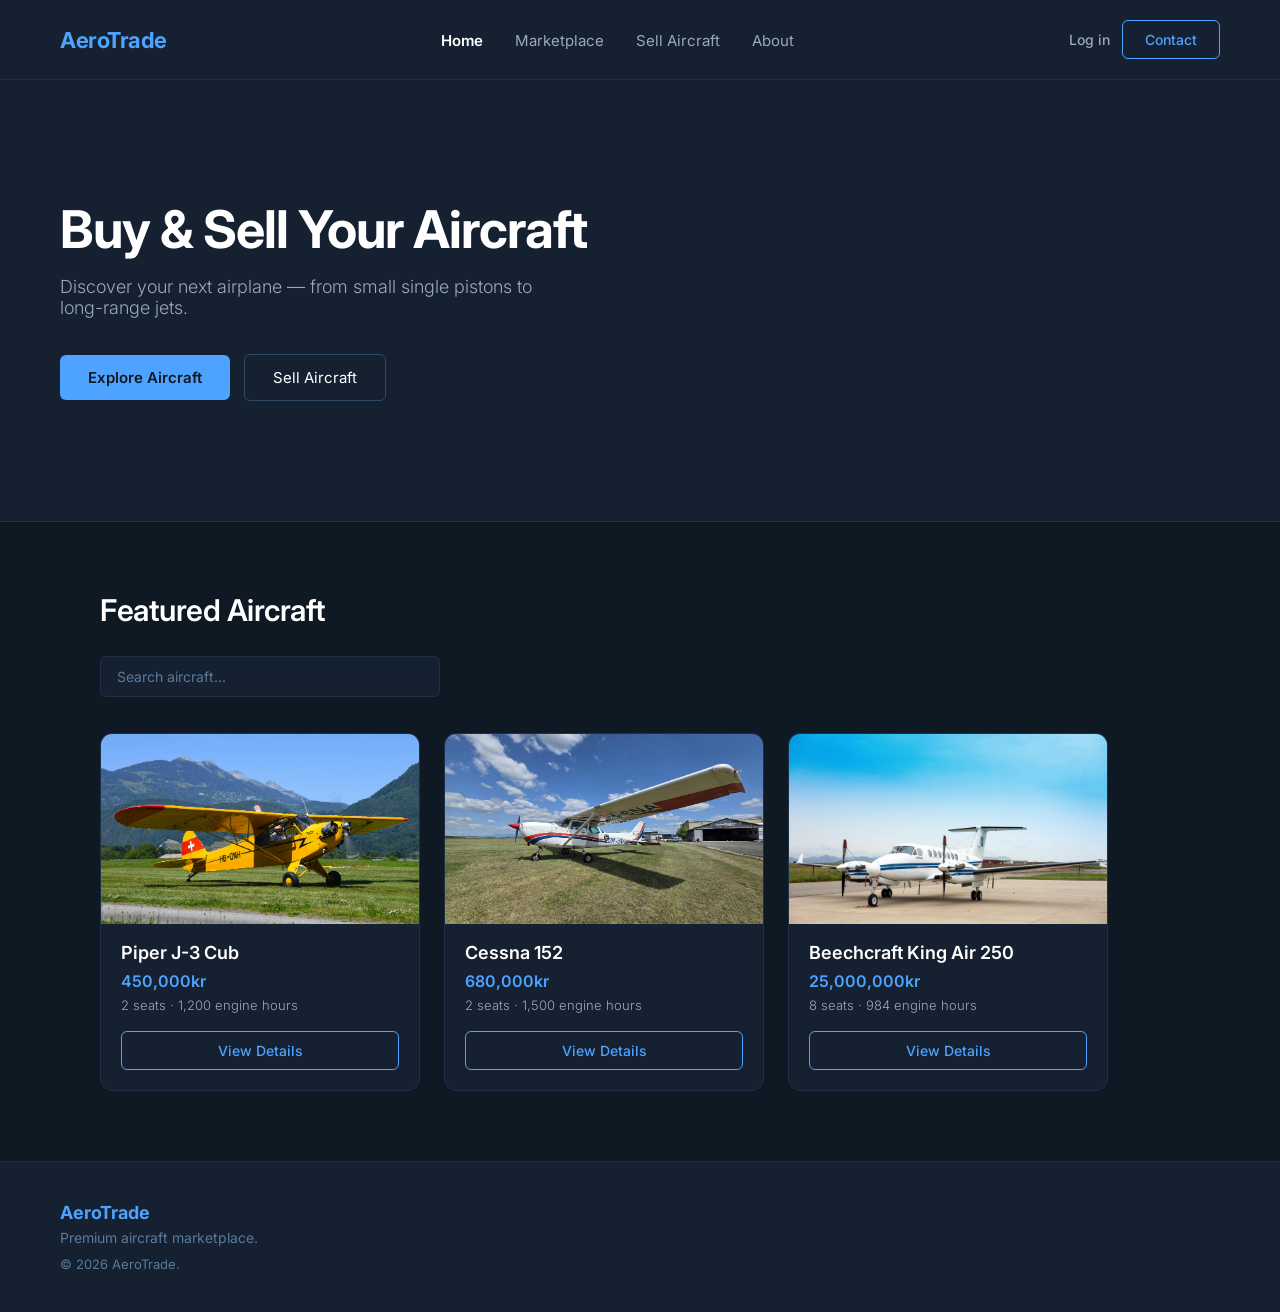
==== commit ffb240d9: "[något]" ====
--- a/Main/index.html
+++ b/Main/index.html
@@ -65,27 +65,27 @@
                 <img src="../image/pexels-planespotter-geneva-1877406873-32334134.jpg" alt="Piper J-3 Cub ">
                 <div class="card-content">
                     <h3>Piper J-3 Cub</h3>
-                    <p class="price">$45,000</p>
+                    <p class="price">450,000kr</p>
                     <p class="specs">2 seats · 1,200 engine hours</p>
-                    <button class="card-btn" onclick="openModal('Piper J-3 Cub', '$45,000', '2 seats · 1,200 engine hours', 'Well-maintained Piper J-3 Cub with a great history. Perfect for recreational flying and training.', '../image/pexels-planespotter-geneva-1877406873-32334134.jpg', 'Erik Andersson', 'Stockholm')">View Details</button>
+                    <button class="card-btn" onclick="openModal('Piper J-3 Cub', '450,000kr', '2 seats · 1,200 engine hours', 'Well-maintained Piper J-3 Cub with a great history. Perfect for recreational flying and training.', '../image/pexels-planespotter-geneva-1877406873-32334134.jpg', 'Erik Andersson', 'Stockholm')">View Details</button>
                 </div>
             </div>
             <div class="aircraft-card" data-name="Cessna 152">
                 <img src="../image/pexels-viliamphotography-32676348.jpg" alt="Cessna 152">
                 <div class="card-content">
                     <h3>Cessna 152</h3>
-                    <p class="price">$68,000</p>
+                    <p class="price">680,000kr</p>
                     <p class="specs">2 seats · 1,500 engine hours</p>
-                    <button class="card-btn" onclick="openModal('Cessna 152', '$68,000', '2 seats · 1,500 engine hours', 'Robust Cessna 152 in good condition. Ideal for training or weekend flying.', '../image/pexels-viliamphotography-32676348.jpg', 'Anna Svensson', 'Malmö')">View Details</button>
+                    <button class="card-btn" onclick="openModal('Cessna 152', '680,000kr', '2 seats · 1,500 engine hours', 'Robust Cessna 152 in good condition. Ideal for training or weekend flying.', '../image/pexels-viliamphotography-32676348.jpg', 'Anna Svensson', 'Malmö')">View Details</button>
                 </div>
             </div>
-            <div class="aircraft-card" data-name="Beechcraft King Air">
-                <img src="../image/pexels-deetalks-26618086.jpg" alt="Beechcraft King Air">
+            <div class="aircraft-card" data-name="Beechcraft King Air 250">
+                <img src="../image/pexels-deetalks-26618086.jpg" alt="Beechcraft King Air 250">
                 <div class="card-content">
-                    <h3>Beechcraft King Air</h3>
-                    <p class="price">$1,500,000</p>
+                    <h3>Beechcraft King Air 250</h3>
+                    <p class="price">25,000,000kr</p>
                     <p class="specs">8 seats · 984 engine hours</p>
-                    <button class="card-btn" onclick="openModal('Beechcraft King Air', '$1,500,000', '8 seats · 984 engine hours', 'Businessklass turboprop med rymlig kabin. Säljes av erfaren ägare som uppgraderar till jet.', '../image/pexels-deetalks-26618086.jpg', 'Thomas Björk', 'Göteborg')">View Details</button>
+                    <button class="card-btn" onclick="openModal('Beechcraft King Air 250', '25,000,000kr', '8 seats · 984 engine hours', 'Businessklass turboprop med rymlig kabin. Säljes av erfaren ägare som uppgraderar till jet.', '../image/pexels-deetalks-26618086.jpg', 'Thomas Björk', 'Göteborg')">View Details</button>
                 </div>
             </div>
         </div>
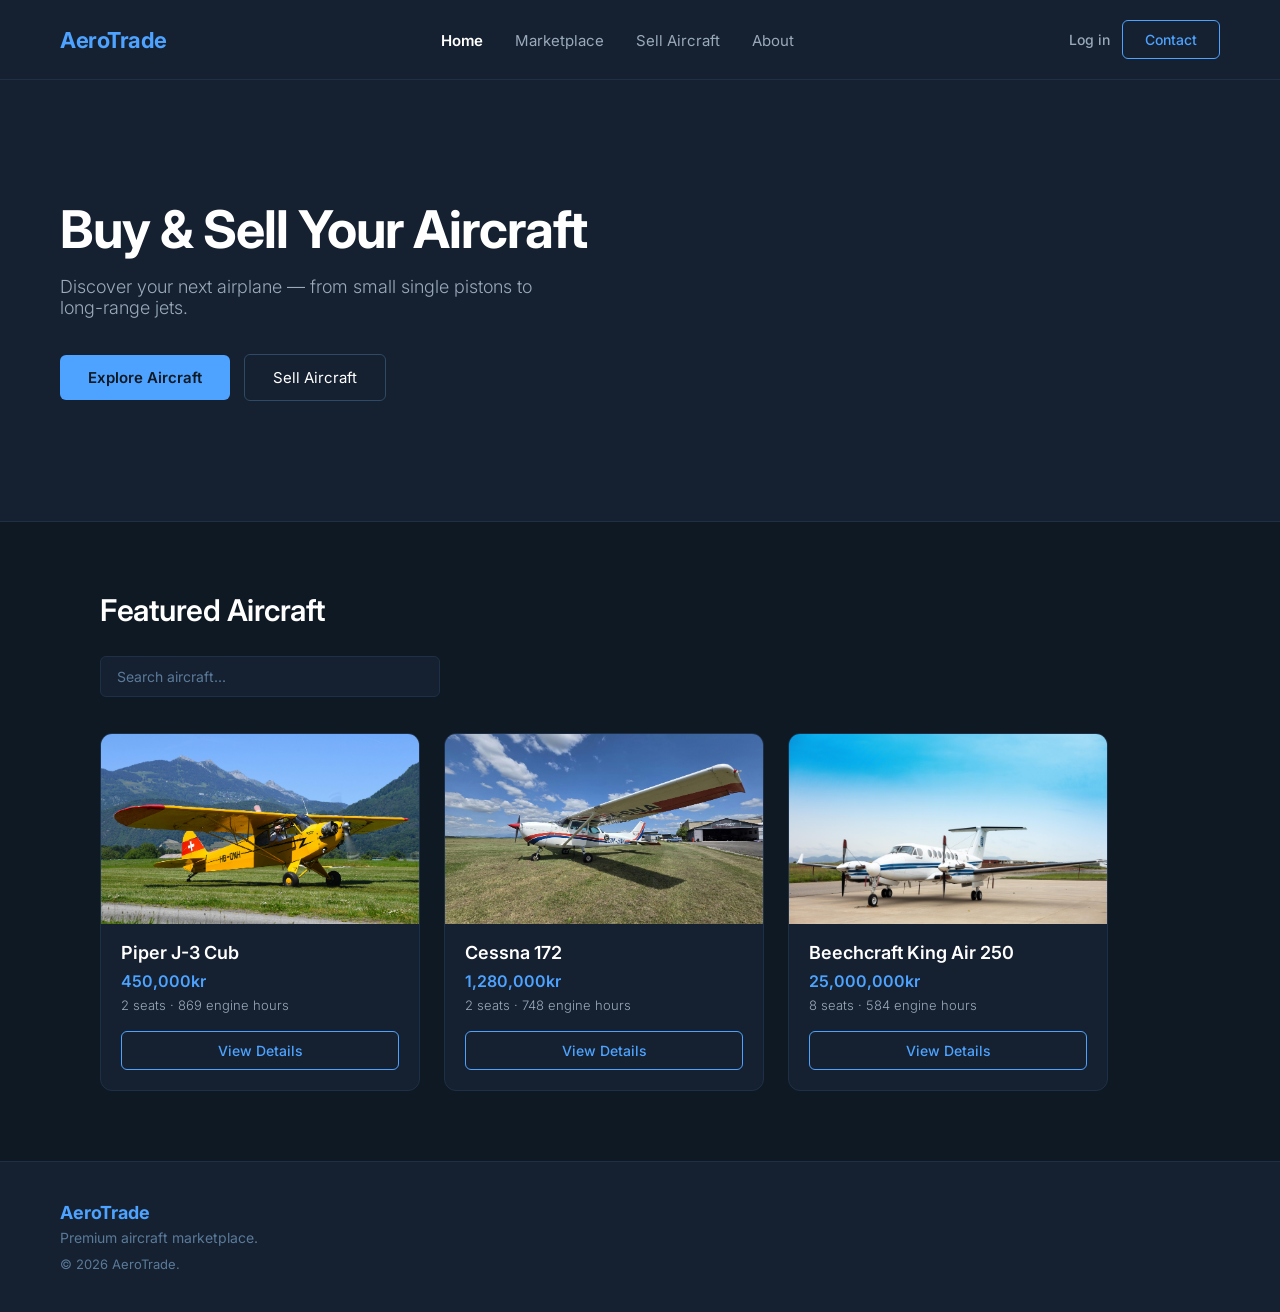
==== commit 7e373e0a: "[update]" ====
--- a/Main/index.html
+++ b/Main/index.html
@@ -66,17 +66,17 @@
                 <div class="card-content">
                     <h3>Piper J-3 Cub</h3>
                     <p class="price">450,000kr</p>
-                    <p class="specs">2 seats · 1,200 engine hours</p>
-                    <button class="card-btn" onclick="openModal('Piper J-3 Cub', '450,000kr', '2 seats · 1,200 engine hours', 'Well-maintained Piper J-3 Cub with a great history. Perfect for recreational flying and training.', '../image/pexels-planespotter-geneva-1877406873-32334134.jpg', 'Erik Andersson', 'Stockholm')">View Details</button>
+                    <p class="specs">2 seats · 869 engine hours</p>
+                    <button class="card-btn" onclick="openModal('Piper J-3 Cub', '450,000kr', '2 seats · 869 engine hours', 'Well-maintained Piper J-3 Cub with a great history. Perfect for recreational flying and training.', '../image/pexels-planespotter-geneva-1877406873-32334134.jpg', 'Erik Andersson', 'Stockholm')">View Details</button>
                 </div>
             </div>
-            <div class="aircraft-card" data-name="Cessna 152">
-                <img src="../image/pexels-viliamphotography-32676348.jpg" alt="Cessna 152">
+            <div class="aircraft-card" data-name="Cessna 172">
+                <img src="../image/pexels-viliamphotography-32676348.jpg" alt="Cessna 172">
                 <div class="card-content">
-                    <h3>Cessna 152</h3>
-                    <p class="price">680,000kr</p>
-                    <p class="specs">2 seats · 1,500 engine hours</p>
-                    <button class="card-btn" onclick="openModal('Cessna 152', '680,000kr', '2 seats · 1,500 engine hours', 'Robust Cessna 152 in good condition. Ideal for training or weekend flying.', '../image/pexels-viliamphotography-32676348.jpg', 'Anna Svensson', 'Malmö')">View Details</button>
+                    <h3>Cessna 172</h3>
+                    <p class="price">1,280,000kr</p>
+                    <p class="specs">2 seats · 748 engine hours</p>
+                    <button class="card-btn" onclick="openModal('Cessna 172', '1,280,000kr', '2 seats · 748 engine hours', 'Robust Cessna 172 in good condition. Ideal for training or weekend flying.', '../image/pexels-viliamphotography-32676348.jpg', 'Anna Svensson', 'Malmö')">View Details</button>
                 </div>
             </div>
             <div class="aircraft-card" data-name="Beechcraft King Air 250">
@@ -84,8 +84,8 @@
                 <div class="card-content">
                     <h3>Beechcraft King Air 250</h3>
                     <p class="price">25,000,000kr</p>
-                    <p class="specs">8 seats · 984 engine hours</p>
-                    <button class="card-btn" onclick="openModal('Beechcraft King Air 250', '25,000,000kr', '8 seats · 984 engine hours', 'Businessklass turboprop med rymlig kabin. Säljes av erfaren ägare som uppgraderar till jet.', '../image/pexels-deetalks-26618086.jpg', 'Thomas Björk', 'Göteborg')">View Details</button>
+                    <p class="specs">8 seats · 584 engine hours</p>
+                    <button class="card-btn" onclick="openModal('Beechcraft King Air 250', '25,000,000kr', '8 seats · 584 engine hours', 'Businessklass turboprop med rymlig kabin. Säljes av erfaren ägare som uppgraderar till jet.', '../image/pexels-deetalks-26618086.jpg', 'Thomas Björk', 'Göteborg')">View Details</button>
                 </div>
             </div>
         </div>
